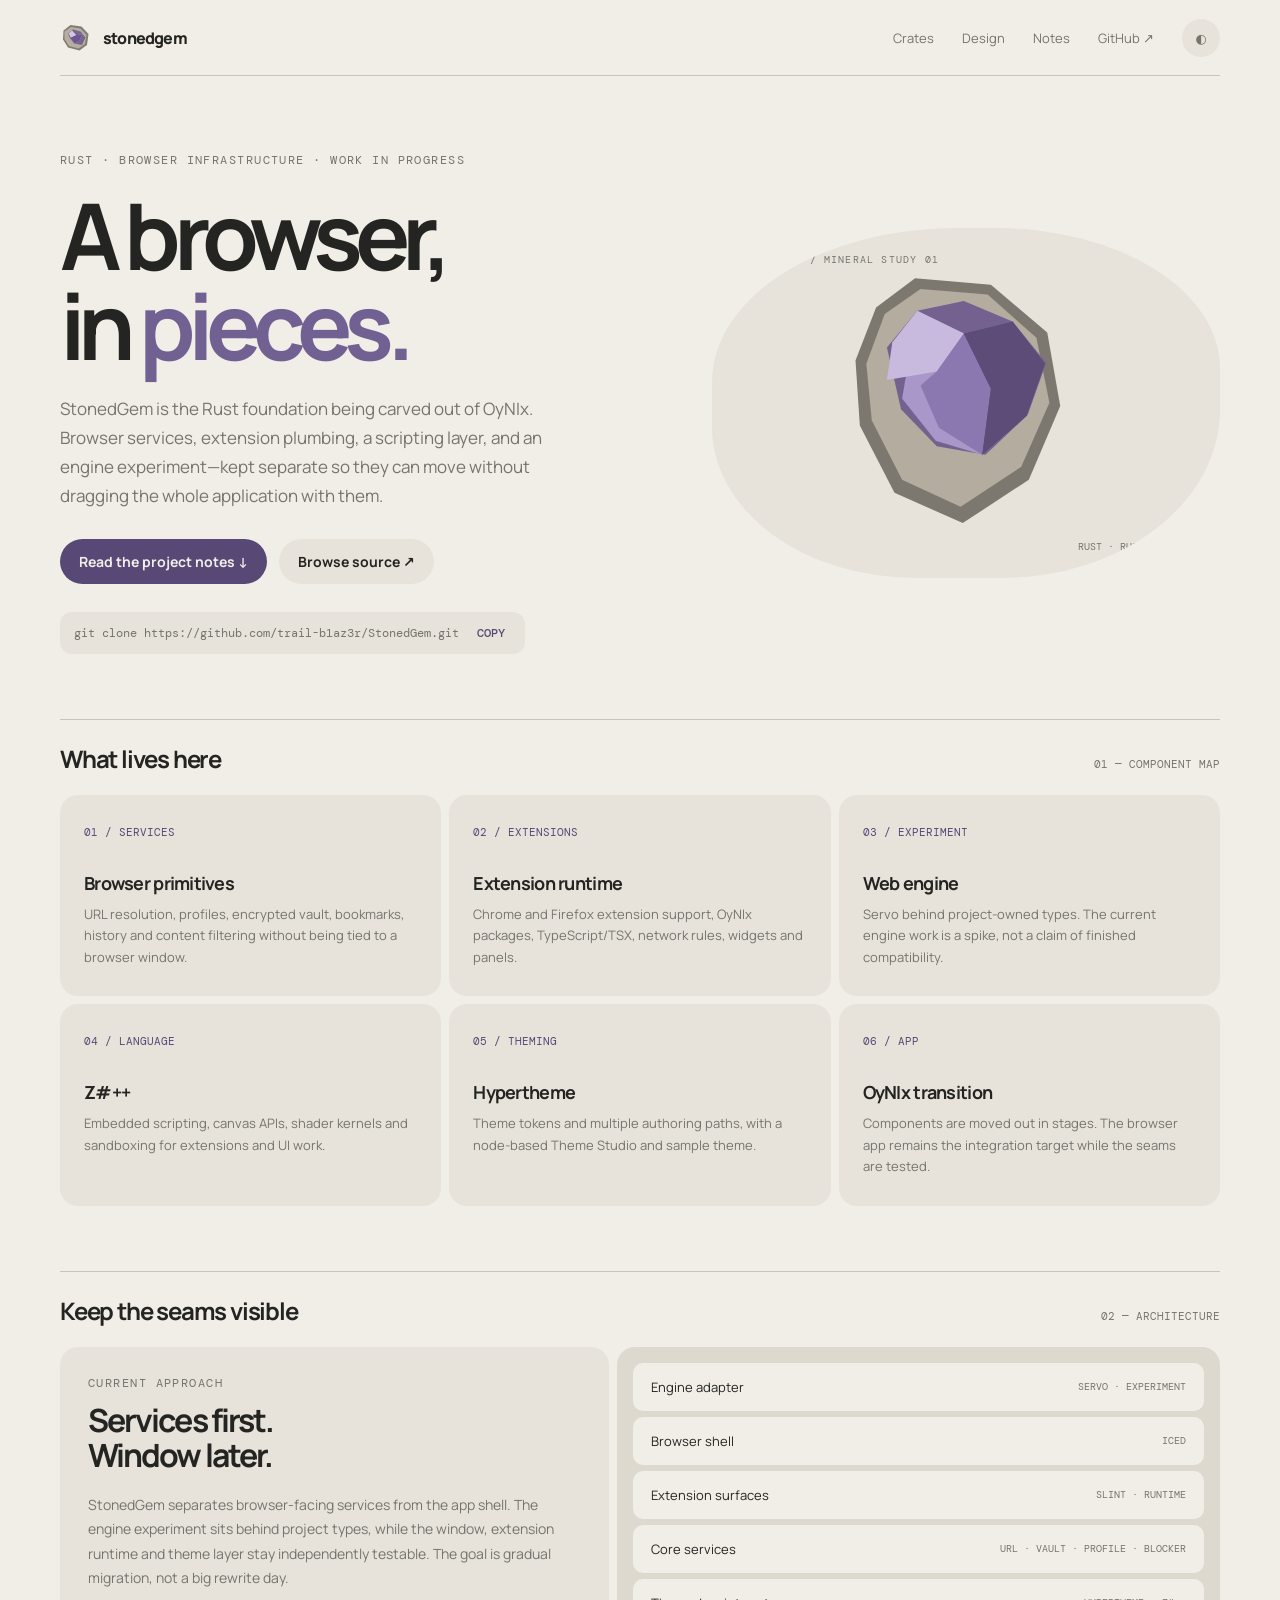
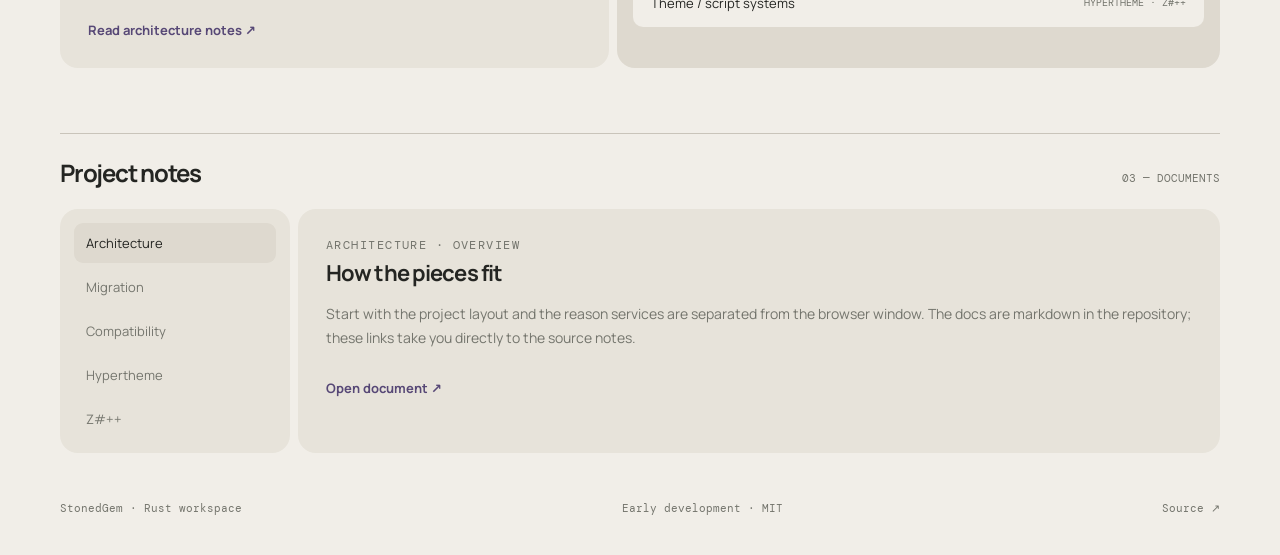
==== index.html @ 9bc32b8e "Add handcrafted StonedGem project site" ====
<!doctype html>
<html lang="en">
<head>
<meta charset="utf-8"><meta name="viewport" content="width=device-width,initial-scale=1">
<meta name="theme-color" content="#f1eee8"><meta name="description" content="StonedGem is a modular browser platform in Rust, without Chromium or Qt.">
<title>StonedGem — Browser components, in Rust</title>
<style>
@import url('https://fonts.googleapis.com/css2?family=DM+Mono:wght@400;500&family=Manrope:wght@400;500;600;700;800&display=swap');
:root{color-scheme:light;--bg:#f1eee8;--ink:#242522;--muted:#74756d;--panel:#e7e3da;--panel2:#ded9cf;--violet:#716092;--violet-dark:#574876;--line:#c9c4ba;--mono:'DM Mono',monospace;--sans:'Manrope',system-ui,sans-serif}
[data-theme=dark]{color-scheme:dark;--bg:#222321;--ink:#e9e6df;--muted:#aaa99f;--panel:#2d2e2b;--panel2:#383934;--violet:#b4a5d4;--violet-dark:#d0c5e4;--line:#4b4c46}
*{box-sizing:border-box}html{scroll-behavior:smooth}body{margin:0;background:var(--bg);color:var(--ink);font-family:var(--sans);transition:background .25s,color .25s}a{color:inherit;text-decoration:none}button{font:inherit;color:inherit;cursor:pointer} .wrap{width:min(1160px,calc(100% - 48px));margin:auto}
header{height:76px;display:flex;align-items:center;justify-content:space-between;border-bottom:1px solid var(--line)}.brand{display:flex;align-items:center;gap:11px;font-weight:800;letter-spacing:-.05em}.brand svg{width:32px;height:32px}.nav{display:flex;align-items:center;gap:28px;font-size:13px;color:var(--muted)}.nav a:hover{color:var(--ink)}.theme{border:0;background:var(--panel);border-radius:50%;width:38px;height:38px}
main{padding:76px 0 20px}.hero{display:grid;grid-template-columns:1.1fr .9fr;gap:30px;align-items:center;min-height:400px}.eyebrow,.kicker{font:12px var(--mono);text-transform:uppercase;letter-spacing:.12em;color:var(--muted)}h1{font-size:clamp(48px,7.4vw,92px);letter-spacing:-.085em;line-height:.98;margin:22px 0 25px;font-weight:700;max-width:760px}h1 span{color:var(--violet)}.intro{font-size:17px;line-height:1.7;max-width:520px;color:var(--muted)}.actions{display:flex;gap:12px;flex-wrap:wrap;margin:28px 0}.btn{padding:13px 19px;border-radius:999px;background:var(--violet-dark);color:var(--bg);font-size:14px;font-weight:700;transition:transform .22s cubic-bezier(.2,.8,.2,1),opacity .2s}.btn:hover{transform:translateY(-2px);opacity:.88}.btn.secondary{background:var(--panel);color:var(--ink)}.clone{display:inline-flex;align-items:center;gap:12px;background:var(--panel);padding:12px 14px;border-radius:12px;font:12px var(--mono);color:var(--muted);max-width:100%;overflow-wrap:anywhere}.clone button{border:0;background:transparent;color:var(--violet-dark);font-size:12px;font-weight:500}
.art{position:relative;display:flex;justify-content:center;align-items:center;min-height:350px;background:var(--panel);border-radius:48% 44% 43% 40% / 44% 40% 48% 43%;overflow:hidden}.art svg{width:min(260px,68%);height:auto;animation:float 7s ease-in-out infinite;filter:none}.art:before{content:'STONEDGEM / MINERAL STUDY 01';position:absolute;top:25px;left:26px;font:10px var(--mono);letter-spacing:.12em;color:var(--muted)}.art:after{content:'RUST · RUST · SERVO';position:absolute;bottom:25px;right:28px;font:10px var(--mono);color:var(--muted)}@keyframes float{50%{transform:translateY(-7px) rotate(1deg)}}.divider{border-top:1px solid var(--line);margin:65px 0 0}
.section-head{display:flex;align-items:baseline;justify-content:space-between;gap:18px;padding:22px 0 20px}.section-head h2{font-size:24px;letter-spacing:-.05em;margin:0}.section-head small{font:11px var(--mono);color:var(--muted)}
.modules{display:grid;grid-template-columns:repeat(3,1fr);gap:8px}.module{background:var(--panel);padding:24px 24px 28px;min-height:190px;border-radius:18px;transition:background .2s,transform .25s}.module:hover{background:var(--panel2);transform:translateY(-3px)}.module .num{font:11px var(--mono);color:var(--violet-dark)}.module h3{font-size:18px;margin:30px 0 9px;letter-spacing:-.04em}.module p{color:var(--muted);font-size:13px;line-height:1.65;margin:0}.architecture{display:grid;grid-template-columns:1fr 1.1fr;gap:8px}.arch-copy{background:var(--panel);border-radius:18px;padding:28px}.arch-copy h2{font-size:32px;line-height:1.1;letter-spacing:-.06em;margin:12px 0 20px}.arch-copy p{color:var(--muted);font-size:14px;line-height:1.75}.stack{background:var(--panel2);border-radius:18px;padding:16px;display:flex;flex-direction:column;gap:6px}.stack div{padding:15px 18px;background:var(--bg);border-radius:10px;display:flex;justify-content:space-between;align-items:center;font-size:13px}.stack small{font:10px var(--mono);color:var(--muted)}
.docs{display:grid;grid-template-columns:230px 1fr;gap:8px}.doc-list{display:flex;flex-direction:column;background:var(--panel);border-radius:18px;padding:14px;gap:4px}.doc-list a{padding:11px 12px;border-radius:9px;font-size:13px;color:var(--muted)}.doc-list a:hover,.doc-list a.active{background:var(--panel2);color:var(--ink)}.doc-detail{background:var(--panel);padding:28px;border-radius:18px;min-height:220px}.doc-detail h3{font-size:22px;letter-spacing:-.04em;margin:5px 0 12px}.doc-detail p{color:var(--muted);font-size:14px;line-height:1.7}.doc-detail code{display:block;white-space:pre-wrap;word-break:break-word;background:var(--bg);padding:17px;border-radius:10px;font:12px var(--mono);line-height:1.65}.read{display:inline-block;margin-top:16px;color:var(--violet-dark);font-size:13px;font-weight:700}
footer{display:flex;justify-content:space-between;align-items:center;padding:28px 0 40px;color:var(--muted);font:11px var(--mono)}.reveal{opacity:0;transform:translateY(12px);transition:opacity .6s,transform .6s}.reveal.shown{opacity:1;transform:none}
@media(max-width:760px){.wrap{width:min(100% - 32px,1160px)}header{height:64px}.nav{gap:14px}.nav a:nth-child(2),.nav a:nth-child(3){display:none}main{padding-top:40px}.hero{grid-template-columns:1fr;min-height:unset}.hero h1{font-size:clamp(48px,14vw,76px)}.art{min-height:290px;order:-1}.art svg{width:200px}.modules{grid-template-columns:1fr}.module{min-height:unset}.architecture{grid-template-columns:1fr}.docs{grid-template-columns:1fr}.doc-list{flex-direction:row;overflow:auto}.doc-list a{white-space:nowrap}.section-head{margin-top:12px}.divider{margin-top:40px}footer{gap:14px;flex-wrap:wrap}}
@media(prefers-reduced-motion:reduce){*,*:before,*:after{animation:none!important;transition:none!important;scroll-behavior:auto!important}.reveal{opacity:1;transform:none}}
</style>
</head>
<body>
<div class="wrap">
<header>
<a class="brand" href="#"><svg viewBox="0 0 64 64" aria-hidden="true"><path d="M7 17 21 6 43 9 57 24 54 46 39 57 16 51 6 35Z" fill="#827d73"/><path d="M9 19 22 10 41 13 53 26 50 44 37 53 18 48 9 34Z" fill="#b6aea0"/><path d="m16 23 10-8 15 4 10 12-7 15-15-3-9-10Z" fill="#77658f"/><path d="m24 17 8 9 13-1-6 12-10 6-9-12Z" fill="#b9a9d4"/><path d="m32 26 13-1-6 12-10 6-9-12Z" fill="#6d568f"/><path d="m24 17 8 9-10 5-5-8Z" fill="#d1c6e0"/></svg>stonedgem</a>
<nav class="nav"><a href="#modules">Crates</a><a href="#architecture">Design</a><a href="#docs">Notes</a><a href="https://github.com/trail-b1az3r/StonedGem">GitHub ↗</a><button class="theme" id="theme" aria-label="Toggle color theme">◐</button></nav>
</header>
<main>
<section class="hero">
<div>
<div class="eyebrow">Rust · browser infrastructure · work in progress</div>
<h1>A browser,<br>in <span>pieces.</span></h1>
<p class="intro">StonedGem is the Rust foundation being carved out of OyNIx. Browser services, extension plumbing, a scripting layer, and an engine experiment—kept separate so they can move without dragging the whole application with them.</p>
<div class="actions"><a class="btn" href="#docs">Read the project notes ↓</a><a class="btn secondary" href="https://github.com/trail-b1az3r/StonedGem">Browse source ↗</a></div>
<div class="clone"><span>git clone https://github.com/trail-b1az3r/StonedGem.git</span><button id="copy">COPY</button></div>
</div>
<div class="art" aria-label="Geode logo illustration"><svg viewBox="0 0 240 260" role="img" aria-label="Faceted purple geode inside rough stone"><path d="M37 42 73 15 143 21 195 65 207 133 178 201 117 241 54 213 22 151 18 91Z" fill="#7d786f"/><path d="M45 48 78 25 140 30 185 70 197 130 171 189 115 226 61 201 33 146 28 94Z" fill="#b4ac9e"/><path d="m47 79 28-34 43-9 45 19 31 38-17 48-39 37-45-8-33-34Z" fill="#74618f"/><path d="m75 45 43 21 45-11 30 39-17 48-41 36-43-13-31-39Z" fill="#a897c8"/><path d="m118 66 45-11 30 39-17 48-41 36-25-51Z" fill="#65517f"/><path d="m75 45 43 21-25 35-46 8 5-35Z" fill="#c8badf"/><path d="m93 101 25-35 25 51-8 61-40-25-17-39Z" fill="#8c78b0"/><path d="m118 66 25 51-8 61 41-36 17-48-30-39Z" fill="#5d4c77"/></svg></div>
</section>
<section id="modules" class="reveal">
<div class="divider"></div><div class="section-head"><h2>What lives here</h2><small>01 — COMPONENT MAP</small></div>
<div class="modules">
<div class="module"><span class="num">01 / SERVICES</span><h3>Browser primitives</h3><p>URL resolution, profiles, encrypted vault, bookmarks, history and content filtering without being tied to a browser window.</p></div>
<div class="module"><span class="num">02 / EXTENSIONS</span><h3>Extension runtime</h3><p>Chrome and Firefox extension support, OyNIx packages, TypeScript/TSX, network rules, widgets and panels.</p></div>
<div class="module"><span class="num">03 / EXPERIMENT</span><h3>Web engine</h3><p>Servo behind project-owned types. The current engine work is a spike, not a claim of finished compatibility.</p></div>
<div class="module"><span class="num">04 / LANGUAGE</span><h3>Z#++</h3><p>Embedded scripting, canvas APIs, shader kernels and sandboxing for extensions and UI work.</p></div>
<div class="module"><span class="num">05 / THEMING</span><h3>Hypertheme</h3><p>Theme tokens and multiple authoring paths, with a node-based Theme Studio and sample theme.</p></div>
<div class="module"><span class="num">06 / APP</span><h3>OyNIx transition</h3><p>Components are moved out in stages. The browser app remains the integration target while the seams are tested.</p></div>
</div>
</section>
<section id="architecture" class="reveal">
<div class="divider"></div><div class="section-head"><h2>Keep the seams visible</h2><small>02 — ARCHITECTURE</small></div>
<div class="architecture">
<div class="arch-copy"><div class="kicker">Current approach</div><h2>Services first.<br>Window later.</h2><p>StonedGem separates browser-facing services from the app shell. The engine experiment sits behind project types, while the window, extension runtime and theme layer stay independently testable. The goal is gradual migration, not a big rewrite day.</p><a class="read" href="docs/ARCHITECTURE.md">Read architecture notes ↗</a></div>
<div class="stack"><div><span>Engine adapter</span><small>SERVO · EXPERIMENT</small></div><div><span>Browser shell</span><small>ICED</small></div><div><span>Extension surfaces</span><small>SLINT · RUNTIME</small></div><div><span>Core services</span><small>URL · VAULT · PROFILE · BLOCKER</small></div><div><span>Theme / script systems</span><small>HYPERTHEME · Z#++</small></div></div>
</div>
</section>
<section id="docs" class="reveal">
<div class="divider"></div><div class="section-head"><h2>Project notes</h2><small>03 — DOCUMENTS</small></div>
<div class="docs"><nav class="doc-list" aria-label="Documentation links"><a class="active" href="#" data-doc="architecture">Architecture</a><a href="#" data-doc="migration">Migration</a><a href="#" data-doc="compat">Compatibility</a><a href="#" data-doc="theme">Hypertheme</a><a href="#" data-doc="zsharp">Z#++</a></nav><article class="doc-detail" id="doc-detail"><div class="kicker">Architecture · overview</div><h3>How the pieces fit</h3><p>Start with the project layout and the reason services are separated from the browser window. The docs are markdown in the repository; these links take you directly to the source notes.</p><a class="read" href="docs/ARCHITECTURE.md">Open document ↗</a></article></div>
</section>
</main>
<footer><span>StonedGem · Rust workspace</span><span>Early development · MIT</span><a href="https://github.com/trail-b1az3r/StonedGem">Source ↗</a></footer>
</div>
<script>
const docs={architecture:{label:'Architecture · overview',title:'How the pieces fit',text:'Start with the project layout and the reason services are separated from the browser window. The docs are markdown in the repository; these links take you directly to the source notes.',url:'docs/ARCHITECTURE.md'},migration:{label:'Migration · roadmap',title:'Moving in stages',text:'OyNIx is moving onto StonedGem piece by piece. The migration notes track the order, boundaries and current status of that work.',url:'docs/MIGRATION.md'},compat:{label:'Compatibility · current status',title:'Implemented is not planned',text:'A list of what works, what is partial, what is experimental, and what has not been implemented. Use it before assuming a feature is supported.',url:'docs/COMPATIBILITY.md'},theme:{label:'Hypertheme · theming',title:'Themes are a system',text:'Hypertheme describes the format, supported authoring inputs, Theme Studio and how the browser consumes themes.',url:'docs/HYPERTHEME.md'},zsharp:{label:'Z#++ · scripting',title:'The extension language',text:'Read about the scripting runtime, canvas, GPU shader kernels, sandbox and the separate documentation source.',url:'docs/ZSHARP.md'}};
document.querySelectorAll('[data-doc]').forEach(a=>a.addEventListener('click',e=>{e.preventDefault();document.querySelectorAll('[data-doc]').forEach(x=>x.classList.remove('active'));a.classList.add('active');const d=docs[a.dataset.doc];const panel=document.getElementById('doc-detail');panel.innerHTML='<div class="kicker">'+d.label+'</div><h3>'+d.title+'</h3><p>'+d.text+'</p><a class="read" href="'+d.url+'">Open document ↗</a>';}));
document.getElementById('copy').addEventListener('click',async()=>{try{await navigator.clipboard.writeText('git clone https://github.com/trail-b1az3r/StonedGem.git');document.getElementById('copy').textContent='COPIED';setTimeout(()=>document.getElementById('copy').textContent='COPY',1300)}catch{document.getElementById('copy').textContent='SELECT TEXT'}});
document.getElementById('theme').addEventListener('click',()=>{const dark=document.documentElement.dataset.theme!=='dark';document.documentElement.dataset.theme=dark?'dark':'light';localStorage.setItem('sg-theme',dark?'dark':'light')});if(localStorage.getItem('sg-theme'))document.documentElement.dataset.theme=localStorage.getItem('sg-theme');
const observer=new IntersectionObserver(entries=>entries.forEach(e=>{if(e.isIntersecting){e.target.classList.add('shown');observer.unobserve(e.target)}}),{threshold:.12});document.querySelectorAll('.reveal').forEach(el=>observer.observe(el));
</script>
</body></html>
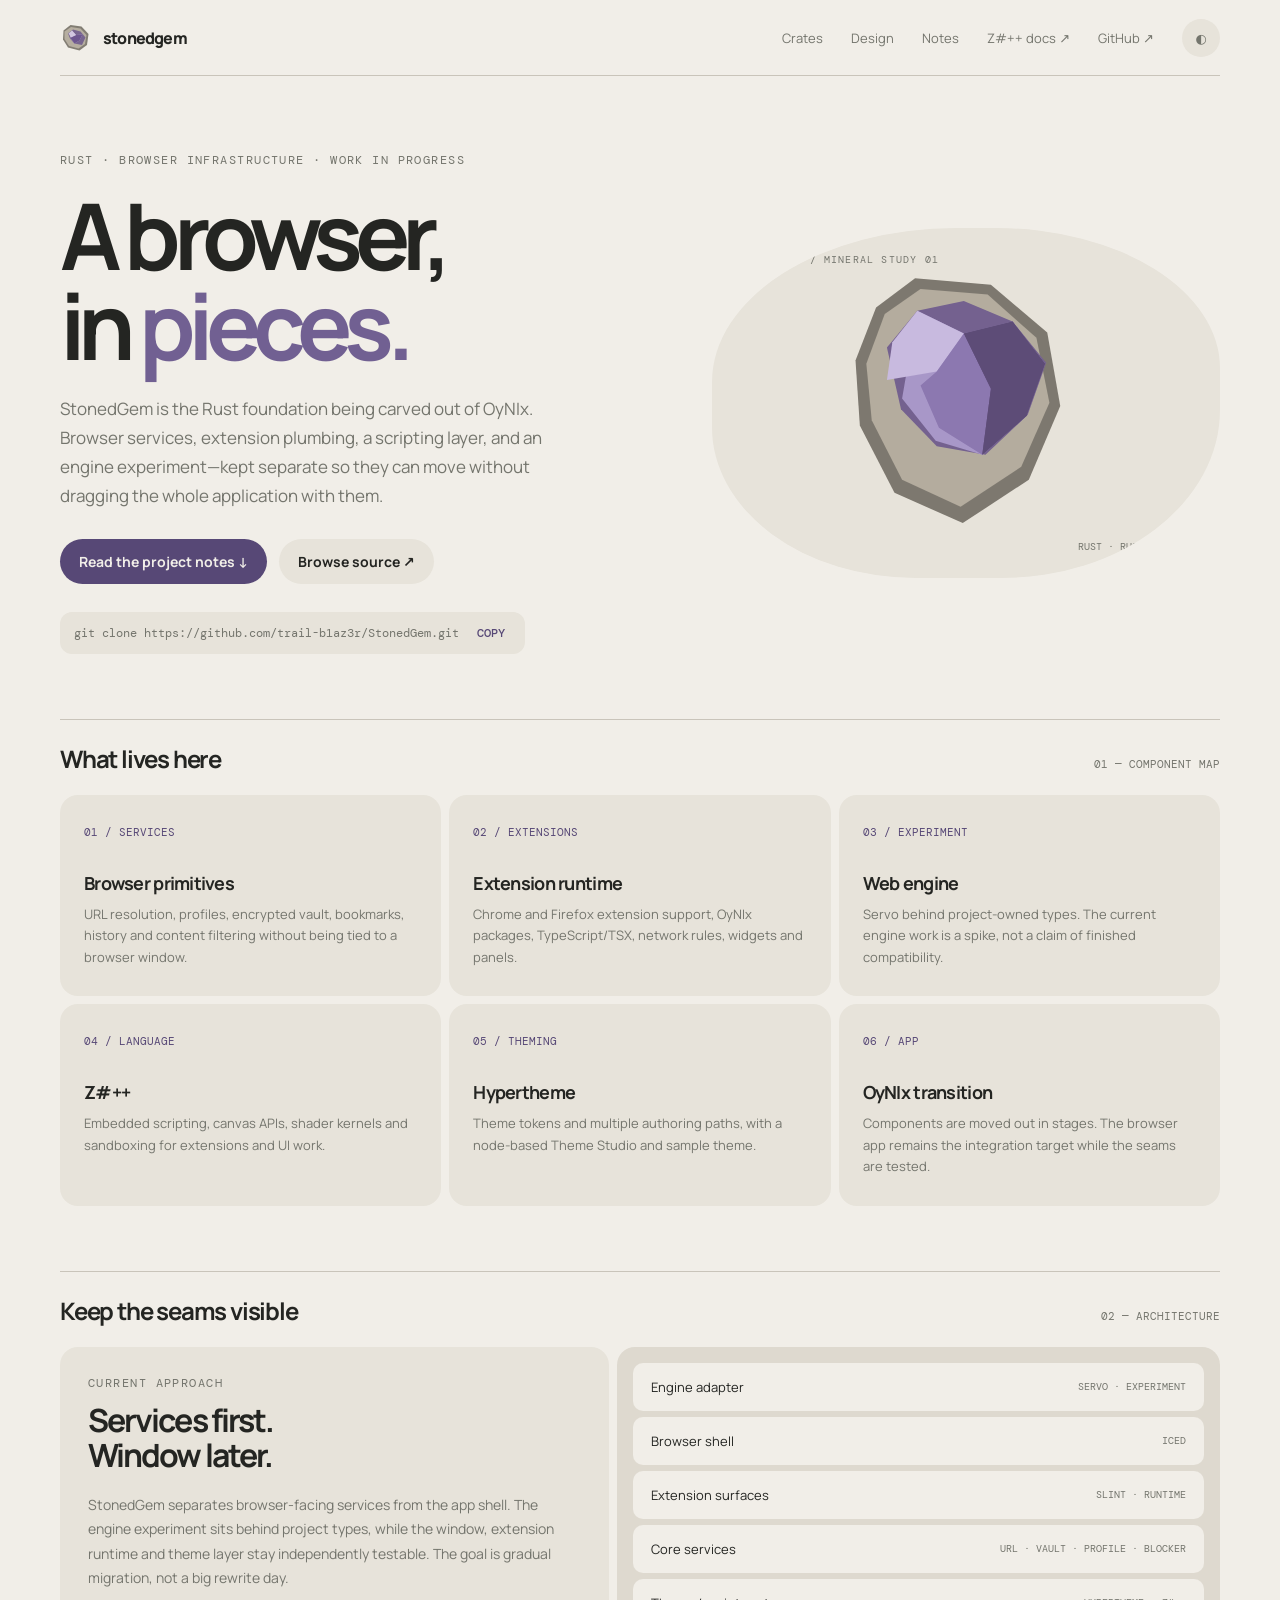
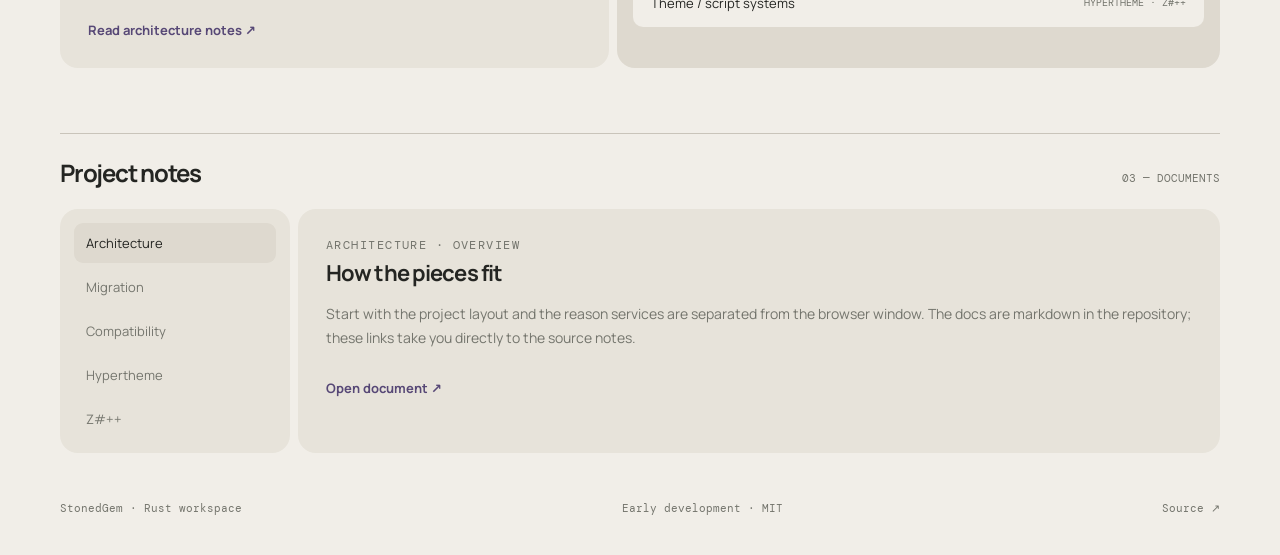
==== commit 6bf85601: "Integrate generated Z#++ docs into landing navigation" ====
--- a/index.html
+++ b/index.html
@@ -24,7 +24,7 @@
 <div class="wrap">
 <header>
 <a class="brand" href="#"><svg viewBox="0 0 64 64" aria-hidden="true"><path d="M7 17 21 6 43 9 57 24 54 46 39 57 16 51 6 35Z" fill="#827d73"/><path d="M9 19 22 10 41 13 53 26 50 44 37 53 18 48 9 34Z" fill="#b6aea0"/><path d="m16 23 10-8 15 4 10 12-7 15-15-3-9-10Z" fill="#77658f"/><path d="m24 17 8 9 13-1-6 12-10 6-9-12Z" fill="#b9a9d4"/><path d="m32 26 13-1-6 12-10 6-9-12Z" fill="#6d568f"/><path d="m24 17 8 9-10 5-5-8Z" fill="#d1c6e0"/></svg>stonedgem</a>
-<nav class="nav"><a href="#modules">Crates</a><a href="#architecture">Design</a><a href="#docs">Notes</a><a href="https://github.com/trail-b1az3r/StonedGem">GitHub ↗</a><button class="theme" id="theme" aria-label="Toggle color theme">◐</button></nav>
+<nav class="nav"><a href="#modules">Crates</a><a href="#architecture">Design</a><a href="#docs">Notes</a><a href="zsharp/index.html">Z#++ docs ↗</a><a href="https://github.com/trail-b1az3r/StonedGem">GitHub ↗</a><button class="theme" id="theme" aria-label="Toggle color theme">◐</button></nav>
 </header>
 <main>
 <section class="hero">
@@ -63,7 +63,7 @@
 <footer><span>StonedGem · Rust workspace</span><span>Early development · MIT</span><a href="https://github.com/trail-b1az3r/StonedGem">Source ↗</a></footer>
 </div>
 <script>
-const docs={architecture:{label:'Architecture · overview',title:'How the pieces fit',text:'Start with the project layout and the reason services are separated from the browser window. The docs are markdown in the repository; these links take you directly to the source notes.',url:'docs/ARCHITECTURE.md'},migration:{label:'Migration · roadmap',title:'Moving in stages',text:'OyNIx is moving onto StonedGem piece by piece. The migration notes track the order, boundaries and current status of that work.',url:'docs/MIGRATION.md'},compat:{label:'Compatibility · current status',title:'Implemented is not planned',text:'A list of what works, what is partial, what is experimental, and what has not been implemented. Use it before assuming a feature is supported.',url:'docs/COMPATIBILITY.md'},theme:{label:'Hypertheme · theming',title:'Themes are a system',text:'Hypertheme describes the format, supported authoring inputs, Theme Studio and how the browser consumes themes.',url:'docs/HYPERTHEME.md'},zsharp:{label:'Z#++ · scripting',title:'The extension language',text:'Read about the scripting runtime, canvas, GPU shader kernels, sandbox and the separate documentation source.',url:'docs/ZSHARP.md'}};
+const docs={architecture:{label:'Architecture · overview',title:'How the pieces fit',text:'Start with the project layout and the reason services are separated from the browser window. The docs are markdown in the repository; these links take you directly to the source notes.',url:'https://github.com/trail-b1az3r/StonedGem/blob/main/docs/ARCHITECTURE.md'},migration:{label:'Migration · roadmap',title:'Moving in stages',text:'OyNIx is moving onto StonedGem piece by piece. The migration notes track the order, boundaries and current status of that work.',url:'https://github.com/trail-b1az3r/StonedGem/blob/main/docs/MIGRATION.md'},compat:{label:'Compatibility · current status',title:'Implemented is not planned',text:'A list of what works, what is partial, what is experimental, and what has not been implemented. Use it before assuming a feature is supported.',url:'https://github.com/trail-b1az3r/StonedGem/blob/main/docs/COMPATIBILITY.md'},theme:{label:'Hypertheme · theming',title:'Themes are a system',text:'Hypertheme describes the format, supported authoring inputs, Theme Studio and how the browser consumes themes.',url:'https://github.com/trail-b1az3r/StonedGem/blob/main/docs/HYPERTHEME.md'},zsharp:{label:'Z#++ · scripting',title:'The extension language',text:'Read about the scripting runtime, canvas, GPU shader kernels, sandbox and the separate documentation source.',url:'zsharp/index.html'}};
 document.querySelectorAll('[data-doc]').forEach(a=>a.addEventListener('click',e=>{e.preventDefault();document.querySelectorAll('[data-doc]').forEach(x=>x.classList.remove('active'));a.classList.add('active');const d=docs[a.dataset.doc];const panel=document.getElementById('doc-detail');panel.innerHTML='<div class="kicker">'+d.label+'</div><h3>'+d.title+'</h3><p>'+d.text+'</p><a class="read" href="'+d.url+'">Open document ↗</a>';}));
 document.getElementById('copy').addEventListener('click',async()=>{try{await navigator.clipboard.writeText('git clone https://github.com/trail-b1az3r/StonedGem.git');document.getElementById('copy').textContent='COPIED';setTimeout(()=>document.getElementById('copy').textContent='COPY',1300)}catch{document.getElementById('copy').textContent='SELECT TEXT'}});
 document.getElementById('theme').addEventListener('click',()=>{const dark=document.documentElement.dataset.theme!=='dark';document.documentElement.dataset.theme=dark?'dark':'light';localStorage.setItem('sg-theme',dark?'dark':'light')});if(localStorage.getItem('sg-theme'))document.documentElement.dataset.theme=localStorage.getItem('sg-theme');
